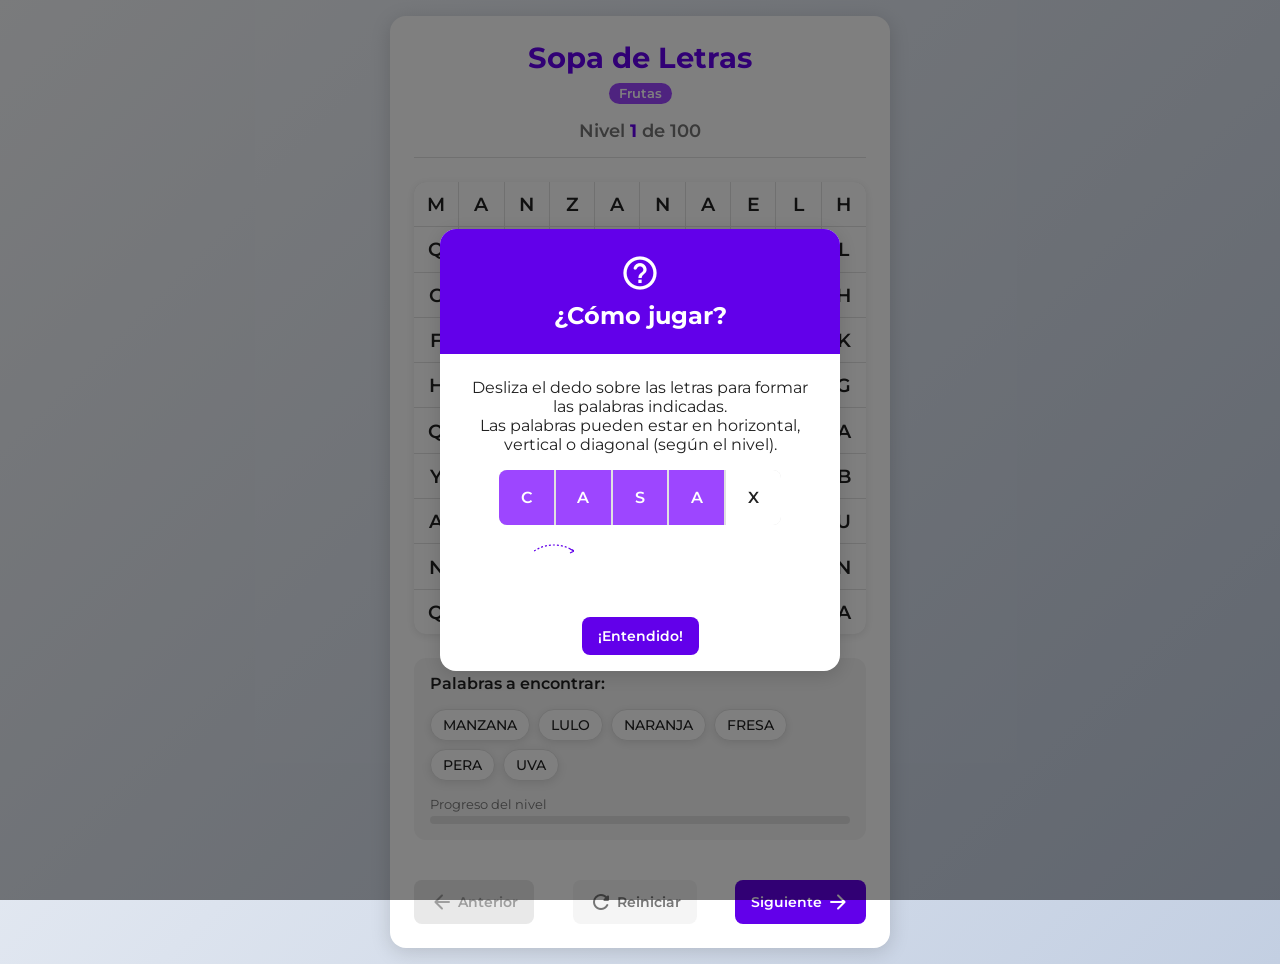
==== juego.html @ 68d92050 "Bases creadas" ====
<!DOCTYPE html>
<html lang="es">
<head>
    <meta charset="UTF-8">
    <meta name="viewport" content="width=device-width, initial-scale=1.0">
    <title>Sopa de Letras - 100 Niveles</title>
    <link rel="stylesheet" href="styles.css">
    <link rel="preconnect" href="https://fonts.googleapis.com">
    <link rel="preconnect" href="https://fonts.gstatic.com" crossorigin>
    <link href="https://fonts.googleapis.com/css2?family=Montserrat:wght@400;600;700&display=swap" rel="stylesheet">
    <link href="https://fonts.googleapis.com/icon?family=Material+Icons+Round" rel="stylesheet">
</head>
<body>
    <div class="game-wrapper">
        <div class="container">
            <header>
                <h1 id="game-title">Sopa de Letras</h1>
                <div class="theme-badge" id="level-theme">Frutas</div>
                <div class="level-info">
                    <span>Nivel </span><span id="current-level">1</span><span> de 100</span>
                </div>
            </header>
            
            <div class="game-container">
                <div class="word-search-wrapper">
                    <div id="word-search-grid" class="word-search-grid"></div>
                    <div class="selection-line" id="selection-line"></div>
                </div>
                
                <div class="words-to-find">
                    <h3>Palabras a encontrar:</h3>
                    <ul id="word-list"></ul>
                    <div class="progress-container">
                        <div class="progress-label">Progreso del nivel</div>
                        <div class="progress-bar">
                            <div class="progress-fill" id="level-progress"></div>
                        </div>
                    </div>
                </div>
            </div>
            
            <div class="controls">
                <button id="prev-level" class="btn btn-secondary">
                    <span class="material-icons-round">arrow_back</span>
                    <span>Anterior</span>
                </button>
                <button id="restart-level" class="btn btn-secondary">
                    <span class="material-icons-round">refresh</span>
                    <span>Reiniciar</span>
                </button>
                <button id="next-level" class="btn btn-primary">
                    <span>Siguiente</span>
                    <span class="material-icons-round">arrow_forward</span>
                </button>
            </div>
        </div>
    </div>
    
    <!-- Modal de victoria -->
    <div class="modal" id="victory-modal">
        <div class="modal-content">
            <div class="modal-header">
                <span class="material-icons-round success-icon">emoji_events</span>
                <h2>¡Nivel Completado!</h2>
            </div>
            <div class="modal-body">
                <p>Has encontrado todas las palabras del nivel <span id="completed-level">1</span>.</p>
                <div class="stars-container">
                    <span class="material-icons-round star">star</span>
                    <span class="material-icons-round star">star</span>
                    <span class="material-icons-round star">star</span>
                </div>
            </div>
            <div class="modal-footer">
                <button id="next-level-modal" class="btn btn-primary">
                    <span>Siguiente Nivel</span>
                    <span class="material-icons-round">arrow_forward</span>
                </button>
            </div>
        </div>
    </div>
    
    <!-- Tutorial para el primer nivel -->
    <div class="modal" id="tutorial-modal">
        <div class="modal-content">
            <div class="modal-header">
                <span class="material-icons-round">help_outline</span>
                <h2>¿Cómo jugar?</h2>
            </div>
            <div class="modal-body">
                <p>Desliza el dedo sobre las letras para formar las palabras indicadas.</p>
                <p>Las palabras pueden estar en horizontal, vertical o diagonal (según el nivel).</p>
                <div class="tutorial-image">
                    <div class="tutorial-grid">
                        <div class="tutorial-cell">C</div>
                        <div class="tutorial-cell">A</div>
                        <div class="tutorial-cell">S</div>
                        <div class="tutorial-cell">A</div>
                        <div class="tutorial-cell">X</div>
                    </div>
                    <div class="tutorial-arrow"></div>
                </div>
            </div>
            <div class="modal-footer">
                <button id="start-game" class="btn btn-primary">¡Entendido!</button>
            </div>
        </div>
    </div>
    
    <script src="script.js"></script>
</body>
</html>
---- styles.css ----
/* Variables */
:root {
    --primary-color: #6200ea;
    --primary-light: #9d46ff;
    --primary-dark: #0a00b6;
    --secondary-color: #4a148c;
    --accent-color: #ff6d00;
    --success-color: #00c853;
    --error-color: #d50000;
    --text-primary: #212121;
    --text-secondary: #757575;
    --text-light: #ffffff;
    --bg-light: #f5f5f5;
    --bg-card: #ffffff;
    --border-color: #e0e0e0;
    --shadow-light: 0 2px 10px rgba(0, 0, 0, 0.1);
    --shadow-medium: 0 4px 20px rgba(0, 0, 0, 0.15);
    --border-radius-sm: 8px;
    --border-radius-md: 12px;
    --border-radius-lg: 16px;
    --spacing-xs: 4px;
    --spacing-sm: 8px;
    --spacing-md: 16px;
    --spacing-lg: 24px;
    --spacing-xl: 32px;
    --font-family: 'Montserrat', sans-serif;
    --transition-fast: 0.2s;
    --transition-normal: 0.3s;
}

/* Estilos generales */
* {
    margin: 0;
    padding: 0;
    box-sizing: border-box;
    font-family: var(--font-family);
}

body {
    background: linear-gradient(135deg, #f5f7fa 0%, #c3cfe2 100%);
    min-height: 100vh;
    display: flex;
    justify-content: center;
    align-items: center;
    padding: var(--spacing-md);
    transition: background 0.5s ease;
    color: var(--text-primary);
}

.game-wrapper {
    width: 100%;
    max-width: 500px;
}

.container {
    width: 100%;
    background-color: var(--bg-card);
    border-radius: var(--border-radius-lg);
    box-shadow: var(--shadow-medium);
    padding: var(--spacing-lg);
    display: flex;
    flex-direction: column;
    gap: var(--spacing-lg);
    position: relative;
    overflow: hidden;
}

/* Header */
header {
    text-align: center;
    padding-bottom: var(--spacing-md);
    border-bottom: 1px solid var(--border-color);
    position: relative;
}

h1 {
    color: var(--primary-color);
    font-size: 1.8rem;
    margin-bottom: var(--spacing-sm);
    font-weight: 700;
}

.theme-badge {
    display: inline-block;
    background-color: var(--primary-light);
    color: var(--text-light);
    font-size: 0.8rem;
    padding: 3px 10px;
    border-radius: 20px;
    margin-bottom: var(--spacing-md);
    font-weight: 600;
}

.level-info {
    font-size: 1.1rem;
    color: var(--text-secondary);
    font-weight: 600;
}

.level-info span:nth-child(2) {
    color: var(--primary-color);
    font-weight: 700;
}

/* Contenedor del juego */
.game-container {
    display: flex;
    flex-direction: column;
    gap: var(--spacing-lg);
}

.word-search-wrapper {
    position: relative;
    width: 100%;
    aspect-ratio: 1;
}

.word-search-grid {
    display: grid;
    gap: 1px;
    width: 100%;
    height: 100%;
    user-select: none;
    touch-action: none;
    background-color: var(--border-color);
    border-radius: var(--border-radius-md);
    overflow: hidden;
    box-shadow: var(--shadow-light);
}

.cell {
    background-color: var(--bg-card);
    display: flex;
    justify-content: center;
    align-items: center;
    font-weight: 600;
    font-size: clamp(0.8rem, 3vw, 1.2rem);
    cursor: pointer;
    transition: all var(--transition-fast);
    position: relative;
    z-index: 1;
}

.cell.selected {
    background-color: var(--primary-light);
    color: var(--text-light);
    transform: scale(0.95);
    z-index: 2;
}

.cell.found {
    background-color: var(--success-color);
    color: var(--text-light);
}

/* Línea de selección */
.selection-line {
    position: absolute;
    height: 6px;
    background-color: var(--primary-color);
    border-radius: 3px;
    transform-origin: left center;
    opacity: 0;
    pointer-events: none;
    z-index: 5;
    box-shadow: 0 0 10px rgba(98, 0, 234, 0.5);
}

/* Lista de palabras */
.words-to-find {
    padding: var(--spacing-md);
    background-color: var(--bg-light);
    border-radius: var(--border-radius-md);
}

.words-to-find h3 {
    margin-bottom: var(--spacing-md);
    color: var(--text-primary);
    font-size: 1rem;
    font-weight: 600;
}

.words-to-find ul {
    list-style-type: none;
    display: flex;
    flex-wrap: wrap;
    gap: var(--spacing-sm);
    margin-bottom: var(--spacing-md);
}

.words-to-find li {
    padding: 6px 12px;
    background-color: var(--bg-card);
    border-radius: 20px;
    font-size: 0.9rem;
    transition: all var(--transition-normal);
    box-shadow: var(--shadow-light);
    border: 1px solid var(--border-color);
    font-weight: 500;
}

.words-to-find li.found {
    background-color: var(--success-color);
    color: var(--text-light);
    text-decoration: line-through;
    transform: scale(0.95);
    opacity: 0.8;
    border-color: transparent;
}

/* Barra de progreso */
.progress-container {
    margin-top: var(--spacing-md);
}

.progress-label {
    font-size: 0.8rem;
    margin-bottom: var(--spacing-xs);
    color: var(--text-secondary);
}

.progress-bar {
    height: 8px;
    background-color: var(--border-color);
    border-radius: 4px;
    overflow: hidden;
}

.progress-fill {
    height: 100%;
    background-color: var(--primary-color);
    width: 0%;
    transition: width var(--transition-normal);
}

/* Controles */
.controls {
    display: flex;
    justify-content: space-between;
    margin-top: var(--spacing-md);
}

.btn {
    padding: 10px 16px;
    border: none;
    border-radius: var(--border-radius-sm);
    cursor: pointer;
    font-weight: 600;
    transition: all var(--transition-fast);
    display: flex;
    align-items: center;
    gap: var(--spacing-xs);
    font-size: 0.9rem;
}

.btn-primary {
    background-color: var(--primary-color);
    color: var(--text-light);
}

.btn-primary:hover:not(:disabled) {
    background-color: var(--primary-dark);
    box-shadow: 0 2px 8px rgba(98, 0, 234, 0.3);
}

.btn-secondary {
    background-color: var(--bg-light);
    color: var(--text-secondary);
}

.btn-secondary:hover:not(:disabled) {
    background-color: var(--border-color);
    color: var(--text-primary);
}

.btn:disabled {
    background-color: var(--border-color);
    color: var(--text-secondary);
    cursor: not-allowed;
    opacity: 0.7;
}

.material-icons-round {
    font-size: 1.2rem;
}

/* Modal */
.modal {
    position: fixed;
    top: 0;
    left: 0;
    width: 100%;
    height: 100%;
    background-color: rgba(0, 0, 0, 0.5);
    display: flex;
    justify-content: center;
    align-items: center;
    z-index: 100;
    opacity: 0;
    pointer-events: none;
    transition: opacity var(--transition-normal);
}

.modal.active {
    opacity: 1;
    pointer-events: all;
}

.modal-content {
    background-color: var(--bg-card);
    border-radius: var(--border-radius-lg);
    width: 90%;
    max-width: 400px;
    box-shadow: var(--shadow-medium);
    overflow: hidden;
    transform: scale(0.9);
    transition: transform var(--transition-normal);
}

.modal.active .modal-content {
    transform: scale(1);
}

.modal-header {
    padding: var(--spacing-lg);
    background-color: var(--primary-color);
    color: var(--text-light);
    display: flex;
    flex-direction: column;
    align-items: center;
    gap: var(--spacing-sm);
}

.modal-header .material-icons-round {
    font-size: 2.5rem;
}

.success-icon {
    color: var(--accent-color);
}

.modal-body {
    padding: var(--spacing-lg);
    text-align: center;
}

.stars-container {
    margin: var(--spacing-lg) 0;
    display: flex;
    justify-content: center;
    gap: var(--spacing-md);
}

.star {
    font-size: 2.5rem;
    color: var(--accent-color);
    animation: star-pulse 1.5s infinite alternate;
}

.star:nth-child(2) {
    animation-delay: 0.3s;
}

.star:nth-child(3) {
    animation-delay: 0.6s;
}

@keyframes star-pulse {
    0% {
        transform: scale(0.8);
        opacity: 0.7;
    }
    100% {
        transform: scale(1.1);
        opacity: 1;
    }
}

.modal-footer {
    padding: var(--spacing-md);
    display: flex;
    justify-content: center;
}

/* Tutorial */
.tutorial-image {
    margin: var(--spacing-md) 0;
    position: relative;
    display: flex;
    flex-direction: column;
    align-items: center;
}

.tutorial-grid {
    display: grid;
    grid-template-columns: repeat(5, 1fr);
    gap: 2px;
    width: 80%;
    background-color: var(--border-color);
    border-radius: var(--border-radius-sm);
    overflow: hidden;
}

.tutorial-cell {
    background-color: var(--bg-card);
    aspect-ratio: 1;
    display: flex;
    justify-content: center;
    align-items: center;
    font-weight: 600;
}

.tutorial-cell:nth-child(1),
.tutorial-cell:nth-child(2),
.tutorial-cell:nth-child(3),
.tutorial-cell:nth-child(4) {
    background-color: var(--primary-light);
    color: var(--text-light);
}

.tutorial-arrow {
    margin-top: var(--spacing-md);
    width: 60%;
    height: 20px;
    background-image: url('data:image/svg+xml;utf8,<svg xmlns="http://www.w3.org/2000/svg" viewBox="0 0 100 50"><path d="M0,25 C30,5 70,5 100,25" stroke="%236200ea" stroke-width="3" fill="none" stroke-dasharray="5,5"/><path d="M90,20 L100,25 L90,30" stroke="%236200ea" stroke-width="3" fill="none"/></svg>');
    background-repeat: no-repeat;
    background-size: contain;
}

/* Fondos de niveles */
.level-bg-1 { background: linear-gradient(135deg, #f5f7fa 0%, #c3cfe2 100%); }
.level-bg-2 { background: linear-gradient(135deg, #e0c3fc 0%, #8ec5fc 100%); }
.level-bg-3 { background: linear-gradient(135deg, #f093fb 0%, #f5576c 100%); }
.level-bg-4 { background: linear-gradient(135deg, #4facfe 0%, #00f2fe 100%); }
.level-bg-5 { background: linear-gradient(135deg, #43e97b 0%, #38f9d7 100%); }
.level-bg-6 { background: linear-gradient(135deg, #fa709a 0%, #fee140 100%); }
.level-bg-7 { background: linear-gradient(135deg, #667eea 0%, #764ba2 100%); }
.level-bg-8 { background: linear-gradient(135deg, #ff9a9e 0%, #fad0c4 100%); }
.level-bg-9 { background: linear-gradient(135deg, #a18cd1 0%, #fbc2eb 100%); }
.level-bg-10 { background: linear-gradient(135deg, #ffecd2 0%, #fcb69f 100%); }
.level-bg-11 { background: linear-gradient(135deg, #84fab0 0%, #8fd3f4 100%); }
.level-bg-12 { background: linear-gradient(135deg, #a6c0fe 0%, #f68084 100%); }
.level-bg-13 { background: linear-gradient(135deg, #fccb90 0%, #d57eeb 100%); }
.level-bg-14 { background: linear-gradient(135deg, #c1dfc4 0%, #deecdd 100%); }
.level-bg-15 { background: linear-gradient(135deg, #0ba360 0%, #3cba92 100%); }
.level-bg-16 { background: linear-gradient(135deg, #00c6fb 0%, #005bea 100%); }
.level-bg-17 { background: linear-gradient(135deg, #74ebd5 0%, #9face6 100%); }
.level-bg-18 { background: linear-gradient(135deg, #6a11cb 0%, #2575fc 100%); }
.level-bg-19 { background: linear-gradient(135deg, #ff758c 0%, #ff7eb3 100%); }
.level-bg-20 { background: linear-gradient(135deg, #868f96 0%, #596164 100%); }

/* Media queries para responsividad */
@media (max-width: 480px) {
    :root {
        --spacing-lg: 16px;
        --spacing-md: 12px;
    }
    
    .container {
        padding: var(--spacing-md);
    }
    
    h1 {
        font-size: 1.6rem;
    }
    
    .btn {
        padding: 8px 12px;
        font-size: 0.8rem;
    }
    
    .material-icons-round {
        font-size: 1rem;
    }
    
    .words-to-find li {
        font-size: 0.8rem;
        padding: 4px 10px;
    }
    
    .level-info {
        font-size: 1rem;
    }
    
    .modal-content {
        width: 95%;
    }
}

/* Animaciones */
@keyframes pulse {
    0% {
        transform: scale(1);
    }
    50% {
        transform: scale(1.05);
    }
    100% {
        transform: scale(1);
    }
}

.pulse {
    animation: pulse 0.5s;
}

@keyframes celebrate {
    0% {
        transform: scale(1);
    }
    50% {
        transform: scale(1.2);
    }
    100% {
        transform: scale(1);
    }
}

.celebrate {
    animation: celebrate 0.5s;
}

@keyframes shake {
    0%, 100% {
        transform: translateX(0);
    }
    25% {
        transform: translateX(-5px);
    }
    75% {
        transform: translateX(5px);
    }
}

/*.shake {
    animation: shake 0.3s;
}
*/

.grid {
    touch-action: none; 
}

.cell {
    user-select: none;
    position: relative;
}

.cell:hover {
    transform: scale(1.05);
}

.cell.selecting {
    background: #2196f3;
    color: white;
    transform: scale(1.1);
}
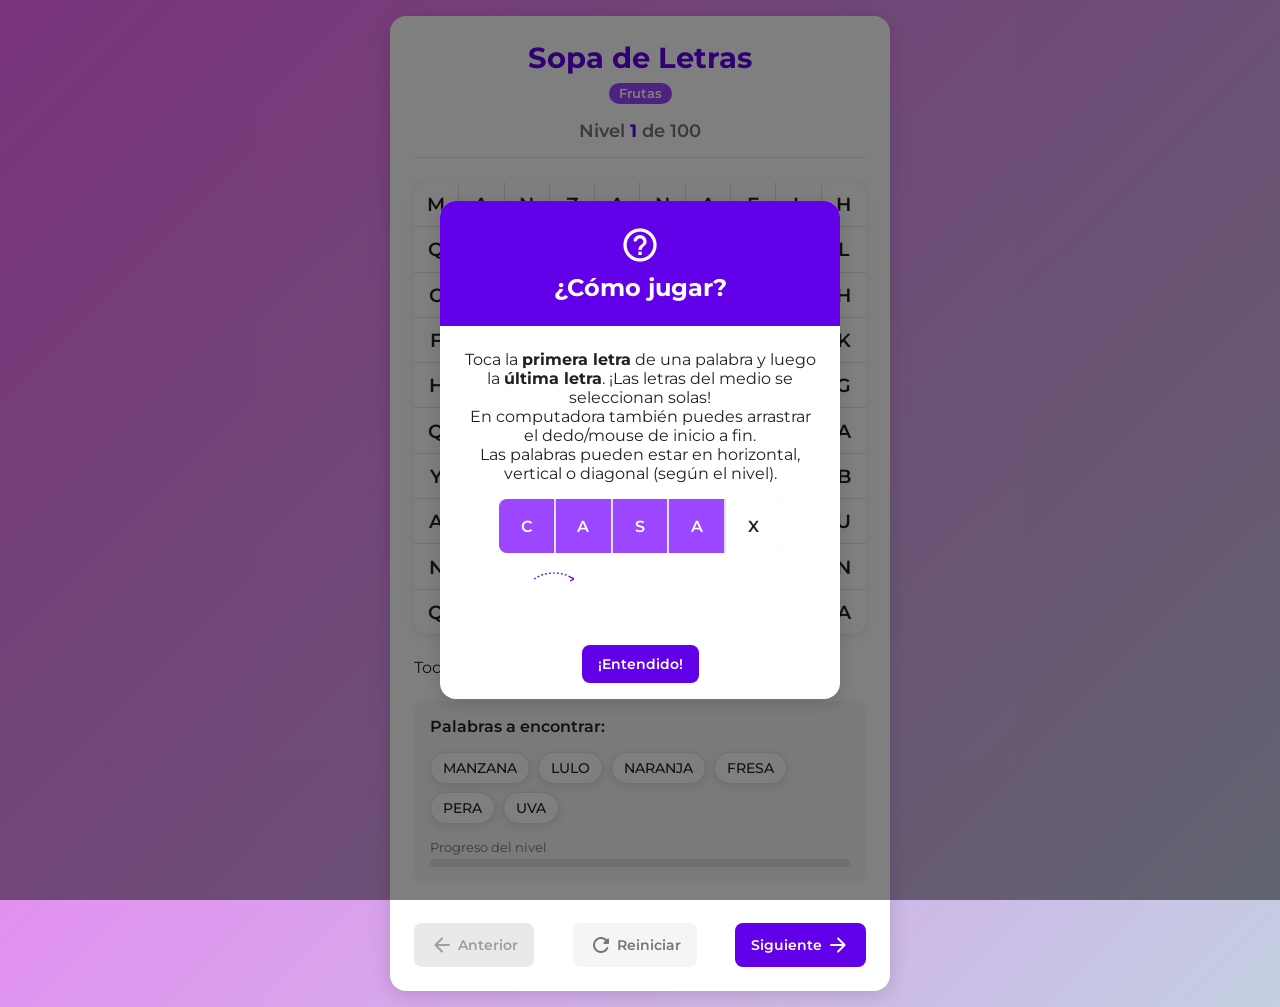
==== commit 0e911dbc: "html claude v1" ====
--- a/juego.html
+++ b/juego.html
@@ -26,6 +26,7 @@
                     <div id="word-search-grid" class="word-search-grid"></div>
                     <div class="selection-line" id="selection-line"></div>
                 </div>
+                <div class="touch-hint" id="touch-hint">Toca la primera letra de la palabra</div>
                 
                 <div class="words-to-find">
                     <h3>Palabras a encontrar:</h3>
@@ -88,7 +89,8 @@
                 <h2>¿Cómo jugar?</h2>
             </div>
             <div class="modal-body">
-                <p>Desliza el dedo sobre las letras para formar las palabras indicadas.</p>
+                <p>Toca la <strong>primera letra</strong> de una palabra y luego la <strong>última letra</strong>. ¡Las letras del medio se seleccionan solas!</p>
+                <p>En computadora también puedes arrastrar el dedo/mouse de inicio a fin.</p>
                 <p>Las palabras pueden estar en horizontal, vertical o diagonal (según el nivel).</p>
                 <div class="tutorial-image">
                     <div class="tutorial-grid">
@@ -110,3 +112,4 @@
     <script src="script.js"></script>
 </body>
 </html>
+ 
--- a/styles.css
+++ b/styles.css
@@ -428,7 +428,7 @@
 }
 
 /* Fondos de niveles */
-.level-bg-1 { background: linear-gradient(135deg, #f5f7fa 0%, #c3cfe2 100%); }
+.level-bg-1 { background: linear-gradient(135deg, #f667fa 0%, #c3cfe2 100%); }
 .level-bg-2 { background: linear-gradient(135deg, #e0c3fc 0%, #8ec5fc 100%); }
 .level-bg-3 { background: linear-gradient(135deg, #f093fb 0%, #f5576c 100%); }
 .level-bg-4 { background: linear-gradient(135deg, #4facfe 0%, #00f2fe 100%); }
@@ -448,6 +448,94 @@
 .level-bg-18 { background: linear-gradient(135deg, #6a11cb 0%, #2575fc 100%); }
 .level-bg-19 { background: linear-gradient(135deg, #ff758c 0%, #ff7eb3 100%); }
 .level-bg-20 { background: linear-gradient(135deg, #868f96 0%, #596164 100%); }
+.level-bg-21 { background: linear-gradient(135deg, #ff9a9e 0%, #fecfef 100%); }
+.level-bg-22 { background: linear-gradient(135deg, #a1c4fd 0%, #c2e9fb 100%); }
+.level-bg-23 { background: linear-gradient(135deg, #fddb92 0%, #d1fdff 100%); }
+.level-bg-24 { background: linear-gradient(135deg, #fbc2eb 0%, #a6c1ee 100%); }
+.level-bg-25 { background: linear-gradient(135deg, #ffecd2 0%, #fcb69f 100%); }
+.level-bg-26 { background: linear-gradient(135deg, #84fab0 0%, #8fd3f4 100%); }
+.level-bg-27 { background: linear-gradient(135deg, #ff8177 0%, #ff867a 100%); }
+.level-bg-28 { background: linear-gradient(135deg, #cfd9df 0%, #e2ebf0 100%); }
+.level-bg-29 { background: linear-gradient(135deg, #a1ffce 0%, #faffd1 100%); }
+.level-bg-30 { background: linear-gradient(135deg, #f6d365 0%, #fda085 100%); }
+
+.level-bg-31 { background: linear-gradient(135deg, #ff6a00 0%, #ee0979 100%); }
+.level-bg-32 { background: linear-gradient(135deg, #5ee7df 0%, #b490ca 100%); }
+.level-bg-33 { background: linear-gradient(135deg, #89f7fe 0%, #66a6ff 100%); }
+.level-bg-34 { background: linear-gradient(135deg, #fbc7d4 0%, #9796f0 100%); }
+.level-bg-35 { background: linear-gradient(135deg, #92fe9d 0%, #00c9ff 100%); }
+.level-bg-36 { background: linear-gradient(135deg, #fddb92 0%, #d1fdff 100%); }
+.level-bg-37 { background: linear-gradient(135deg, #f6d365 0%, #fda085 100%); }
+.level-bg-38 { background: linear-gradient(135deg, #84fab0 0%, #8fd3f4 100%); }
+.level-bg-39 { background: linear-gradient(135deg, #fccb90 0%, #d57eeb 100%); }
+.level-bg-40 { background: linear-gradient(135deg, #74ebd5 0%, #9face6 100%); }
+
+.level-bg-41 { background: linear-gradient(135deg, #667eea 0%, #764ba2 100%); }
+.level-bg-42 { background: linear-gradient(135deg, #ff758c 0%, #ff7eb3 100%); }
+.level-bg-43 { background: linear-gradient(135deg, #00c6fb 0%, #005bea 100%); }
+.level-bg-44 { background: linear-gradient(135deg, #f7971e 0%, #ffd200 100%); }
+.level-bg-45 { background: linear-gradient(135deg, #43e97b 0%, #38f9d7 100%); }
+.level-bg-46 { background: linear-gradient(135deg, #fa709a 0%, #fee140 100%); }
+.level-bg-47 { background: linear-gradient(135deg, #4facfe 0%, #00f2fe 100%); }
+.level-bg-48 { background: linear-gradient(135deg, #a18cd1 0%, #fbc2eb 100%); }
+.level-bg-49 { background: linear-gradient(135deg, #ff9a9e 0%, #fad0c4 100%); }
+.level-bg-50 { background: linear-gradient(135deg, #0ba360 0%, #3cba92 100%); }
+
+.level-bg-51 { background: linear-gradient(135deg, #a1c4fd 0%, #c2e9fb 100%); }
+.level-bg-52 { background: linear-gradient(135deg, #c1dfc4 0%, #deecdd 100%); }
+.level-bg-53 { background: linear-gradient(135deg, #ffecd2 0%, #fcb69f 100%); }
+.level-bg-54 { background: linear-gradient(135deg, #84fab0 0%, #8fd3f4 100%); }
+.level-bg-55 { background: linear-gradient(135deg, #fccb90 0%, #d57eeb 100%); }
+.level-bg-56 { background: linear-gradient(135deg, #f6d365 0%, #fda085 100%); }
+.level-bg-57 { background: linear-gradient(135deg, #667eea 0%, #764ba2 100%); }
+.level-bg-58 { background: linear-gradient(135deg, #ff9a9e 0%, #fecfef 100%); }
+.level-bg-59 { background: linear-gradient(135deg, #a1ffce 0%, #faffd1 100%); }
+.level-bg-60 { background: linear-gradient(135deg, #74ebd5 0%, #9face6 100%); }
+
+.level-bg-61 { background: linear-gradient(135deg, #ff8177 0%, #ff867a 100%); }
+.level-bg-62 { background: linear-gradient(135deg, #43e97b 0%, #38f9d7 100%); }
+.level-bg-63 { background: linear-gradient(135deg, #00c6fb 0%, #005bea 100%); }
+.level-bg-64 { background: linear-gradient(135deg, #ffecd2 0%, #fcb69f 100%); }
+.level-bg-65 { background: linear-gradient(135deg, #6a11cb 0%, #2575fc 100%); }
+.level-bg-66 { background: linear-gradient(135deg, #f7971e 0%, #ffd200 100%); }
+.level-bg-67 { background: linear-gradient(135deg, #fbc2eb 0%, #a6c1ee 100%); }
+.level-bg-68 { background: linear-gradient(135deg, #f093fb 0%, #f5576c 100%); }
+.level-bg-69 { background: linear-gradient(135deg, #a6c0fe 0%, #f68084 100%); }
+.level-bg-70 { background: linear-gradient(135deg, #ff758c 0%, #ff7eb3 100%); }
+
+.level-bg-71 { background: linear-gradient(135deg, #fddb92 0%, #d1fdff 100%); }
+.level-bg-72 { background: linear-gradient(135deg, #4facfe 0%, #00f2fe 100%); }
+.level-bg-73 { background: linear-gradient(135deg, #c1dfc4 0%, #deecdd 100%); }
+.level-bg-74 { background: linear-gradient(135deg, #0ba360 0%, #3cba92 100%); }
+.level-bg-75 { background: linear-gradient(135deg, #84fab0 0%, #8fd3f4 100%); }
+.level-bg-76 { background: linear-gradient(135deg, #f6d365 0%, #fda085 100%); }
+.level-bg-77 { background: linear-gradient(135deg, #667eea 0%, #764ba2 100%); }
+.level-bg-78 { background: linear-gradient(135deg, #ff9a9e 0%, #fad0c4 100%); }
+.level-bg-79 { background: linear-gradient(135deg, #a1c4fd 0%, #c2e9fb 100%); }
+.level-bg-80 { background: linear-gradient(135deg, #fbc2eb 0%, #a6c1ee 100%); }
+
+.level-bg-81 { background: linear-gradient(135deg, #6a11cb 0%, #2575fc 100%); }
+.level-bg-82 { background: linear-gradient(135deg, #f7971e 0%, #ffd200 100%); }
+.level-bg-83 { background: linear-gradient(135deg, #00c6fb 0%, #005bea 100%); }
+.level-bg-84 { background: linear-gradient(135deg, #43e97b 0%, #38f9d7 100%); }
+.level-bg-85 { background: linear-gradient(135deg, #ffecd2 0%, #fcb69f 100%); }
+.level-bg-86 { background: linear-gradient(135deg, #a18cd1 0%, #fbc2eb 100%); }
+.level-bg-87 { background: linear-gradient(135deg, #ff8177 0%, #ff867a 100%); }
+.level-bg-88 { background: linear-gradient(135deg, #a1ffce 0%, #faffd1 100%); }
+.level-bg-89 { background: linear-gradient(135deg, #f6d365 0%, #fda085 100%); }
+.level-bg-90 { background: linear-gradient(135deg, #74ebd5 0%, #9face6 100%); }
+
+.level-bg-91 { background: linear-gradient(135deg, #667eea 0%, #764ba2 100%); }
+.level-bg-92 { background: linear-gradient(135deg, #ff758c 0%, #ff7eb3 100%); }
+.level-bg-93 { background: linear-gradient(135deg, #00c6fb 0%, #005bea 100%); }
+.level-bg-94 { background: linear-gradient(135deg, #43e97b 0%, #38f9d7 100%); }
+.level-bg-95 { background: linear-gradient(135deg, #fa709a 0%, #fee140 100%); }
+.level-bg-96 { background: linear-gradient(135deg, #fbc2eb 0%, #a6c1ee 100%); }
+.level-bg-97 { background: linear-gradient(135deg, #a1c4fd 0%, #c2e9fb 100%); }
+.level-bg-98 { background: linear-gradient(135deg, #f093fb 0%, #f5576c 100%); }
+.level-bg-99 { background: linear-gradient(135deg, #84fab0 0%, #8fd3f4 100%); }
+.level-bg-100 { background: linear-gradient(135deg, #fddb92 0%, #d1fdff 100%); }
+
 
 /* Media queries para responsividad */
 @media (max-width: 480px) {
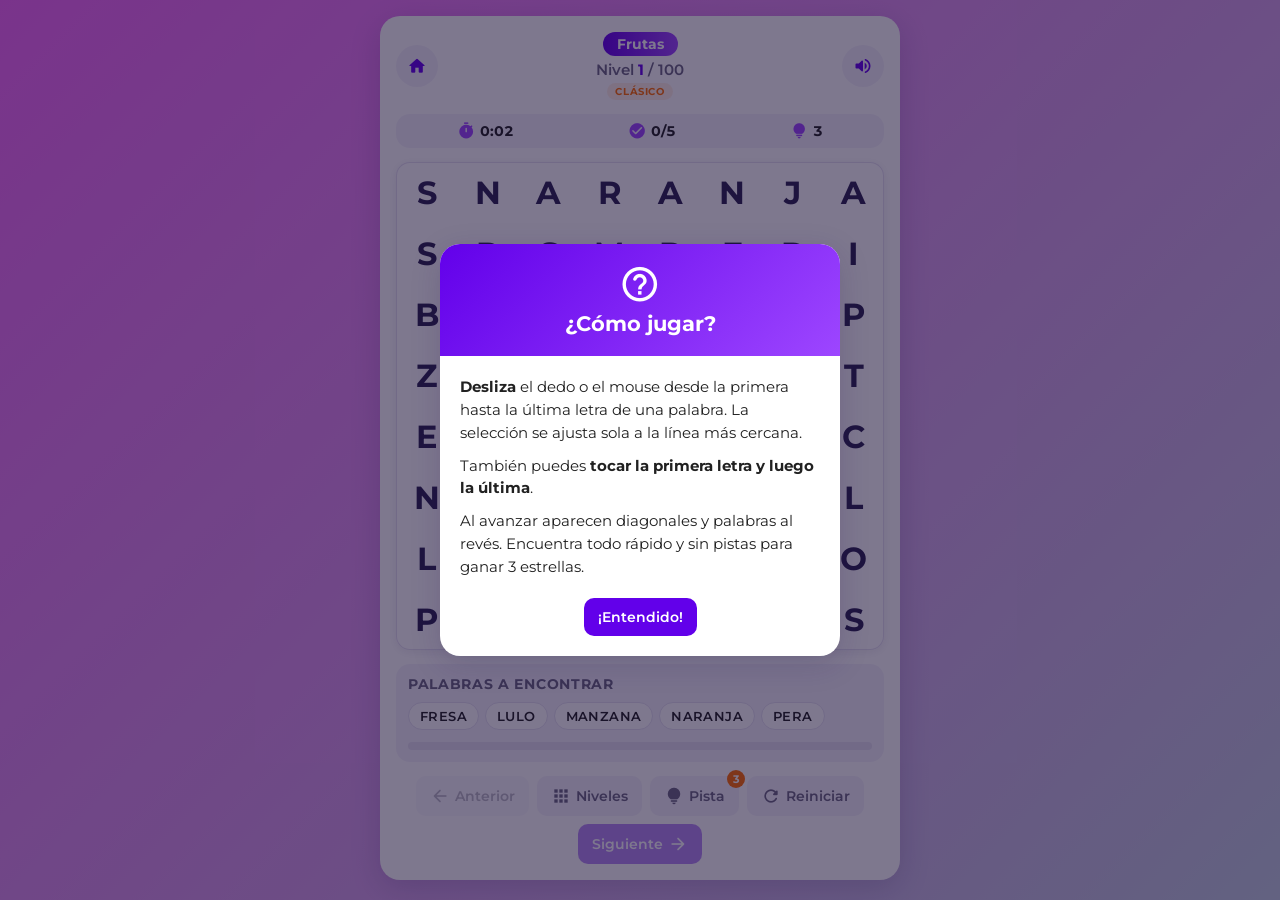
==== commit bcda2c54: "Mejora total del juego con Claude Code" ====
--- a/juego.html
+++ b/juego.html
@@ -2,86 +2,114 @@
 <html lang="es">
 <head>
     <meta charset="UTF-8">
-    <meta name="viewport" content="width=device-width, initial-scale=1.0">
+    <meta name="viewport" content="width=device-width, initial-scale=1.0, viewport-fit=cover">
     <title>Sopa de Letras - 100 Niveles</title>
-    <link rel="stylesheet" href="styles.css">
     <link rel="preconnect" href="https://fonts.googleapis.com">
     <link rel="preconnect" href="https://fonts.gstatic.com" crossorigin>
     <link href="https://fonts.googleapis.com/css2?family=Montserrat:wght@400;600;700&display=swap" rel="stylesheet">
     <link href="https://fonts.googleapis.com/icon?family=Material+Icons+Round" rel="stylesheet">
+    <link rel="stylesheet" href="styles.css">
 </head>
 <body>
     <div class="game-wrapper">
         <div class="container">
-            <header>
-                <h1 id="game-title">Sopa de Letras</h1>
-                <div class="theme-badge" id="level-theme">Frutas</div>
-                <div class="level-info">
-                    <span>Nivel </span><span id="current-level">1</span><span> de 100</span>
+            <header class="topbar">
+                <a class="icon-btn" id="home-btn" href="index.html" aria-label="Menú principal">
+                    <span class="material-icons-round">home</span>
+                </a>
+                <div class="title-block">
+                    <div class="theme-badge" id="level-theme">Frutas</div>
+                    <div class="level-info">Nivel <span id="current-level">1</span> / 100</div>
+                    <div class="mode-label" id="mode-label">Clásico</div>
                 </div>
+                <button class="icon-btn" id="sound-btn" aria-label="Sonido">
+                    <span class="material-icons-round">volume_up</span>
+                </button>
             </header>
-            
-            <div class="game-container">
-                <div class="word-search-wrapper">
-                    <div id="word-search-grid" class="word-search-grid"></div>
-                    <div class="selection-line" id="selection-line"></div>
-                </div>
-                <div class="touch-hint" id="touch-hint">Toca la primera letra de la palabra</div>
-                
-                <div class="words-to-find">
-                    <h3>Palabras a encontrar:</h3>
-                    <ul id="word-list"></ul>
-                    <div class="progress-container">
-                        <div class="progress-label">Progreso del nivel</div>
-                        <div class="progress-bar">
-                            <div class="progress-fill" id="level-progress"></div>
-                        </div>
-                    </div>
-                </div>
+
+            <div class="stats-bar">
+                <div class="stat"><span class="material-icons-round">timer</span><span id="timer">0:00</span></div>
+                <div class="stat"><span class="material-icons-round">check_circle</span><span id="found-count">0/0</span></div>
+                <div class="stat"><span class="material-icons-round">lightbulb</span><span id="hint-stat">3</span></div>
             </div>
-            
+
+            <div class="board" id="board">
+                <svg class="board-svg" id="board-svg" xmlns="http://www.w3.org/2000/svg"></svg>
+                <div class="grid" id="grid"></div>
+                <div class="selection-preview" id="selection-preview"></div>
+            </div>
+
+            <div class="words-to-find">
+                <h3>Palabras a encontrar</h3>
+                <ul id="word-list"></ul>
+                <div class="progress-bar"><div class="progress-fill" id="level-progress"></div></div>
+            </div>
+
             <div class="controls">
-                <button id="prev-level" class="btn btn-secondary">
-                    <span class="material-icons-round">arrow_back</span>
-                    <span>Anterior</span>
+                <button id="prev-level" class="btn btn-secondary" aria-label="Nivel anterior">
+                    <span class="material-icons-round">arrow_back</span><span class="btn-label">Anterior</span>
                 </button>
-                <button id="restart-level" class="btn btn-secondary">
-                    <span class="material-icons-round">refresh</span>
-                    <span>Reiniciar</span>
+                <button id="levels-btn" class="btn btn-secondary" aria-label="Elegir nivel">
+                    <span class="material-icons-round">apps</span><span class="btn-label">Niveles</span>
                 </button>
-                <button id="next-level" class="btn btn-primary">
-                    <span>Siguiente</span>
-                    <span class="material-icons-round">arrow_forward</span>
+                <button id="hint-btn" class="btn btn-secondary" aria-label="Pista">
+                    <span class="material-icons-round">lightbulb</span><span class="btn-label">Pista</span>
+                    <span class="badge" id="hint-badge">3</span>
+                </button>
+                <button id="restart-level" class="btn btn-secondary" aria-label="Reiniciar">
+                    <span class="material-icons-round">refresh</span><span class="btn-label" id="restart-label">Reiniciar</span>
+                </button>
+                <button id="next-level" class="btn btn-primary" aria-label="Nivel siguiente">
+                    <span class="btn-label">Siguiente</span><span class="material-icons-round">arrow_forward</span>
                 </button>
             </div>
         </div>
     </div>
-    
-    <!-- Modal de victoria -->
+
+    <div class="toast" id="toast"></div>
+
+    <!-- Victoria -->
     <div class="modal" id="victory-modal">
         <div class="modal-content">
             <div class="modal-header">
-                <span class="material-icons-round success-icon">emoji_events</span>
-                <h2>¡Nivel Completado!</h2>
+                <span class="material-icons-round">emoji_events</span>
+                <h2 id="victory-title">¡Nivel completado!</h2>
             </div>
             <div class="modal-body">
-                <p>Has encontrado todas las palabras del nivel <span id="completed-level">1</span>.</p>
                 <div class="stars-container">
                     <span class="material-icons-round star">star</span>
                     <span class="material-icons-round star">star</span>
                     <span class="material-icons-round star">star</span>
                 </div>
+                <p id="victory-text"></p>
+                <div class="victory-stats" id="victory-stats"></div>
             </div>
             <div class="modal-footer">
+                <button id="replay-modal" class="btn btn-secondary">
+                    <span class="material-icons-round">replay</span><span>Repetir</span>
+                </button>
                 <button id="next-level-modal" class="btn btn-primary">
-                    <span>Siguiente Nivel</span>
-                    <span class="material-icons-round">arrow_forward</span>
+                    <span>Siguiente nivel</span><span class="material-icons-round">arrow_forward</span>
                 </button>
             </div>
         </div>
     </div>
-    
-    <!-- Tutorial para el primer nivel -->
+
+    <!-- Selector de niveles -->
+    <div class="modal" id="levels-modal">
+        <div class="modal-content">
+            <div class="modal-header">
+                <span class="material-icons-round">apps</span>
+                <h2>Elige un nivel</h2>
+            </div>
+            <div class="modal-body"><div class="level-grid" id="level-grid"></div></div>
+            <div class="modal-footer">
+                <button id="close-levels" class="btn btn-secondary">Cerrar</button>
+            </div>
+        </div>
+    </div>
+
+    <!-- Tutorial -->
     <div class="modal" id="tutorial-modal">
         <div class="modal-content">
             <div class="modal-header">
@@ -89,27 +117,19 @@
                 <h2>¿Cómo jugar?</h2>
             </div>
             <div class="modal-body">
-                <p>Toca la <strong>primera letra</strong> de una palabra y luego la <strong>última letra</strong>. ¡Las letras del medio se seleccionan solas!</p>
-                <p>En computadora también puedes arrastrar el dedo/mouse de inicio a fin.</p>
-                <p>Las palabras pueden estar en horizontal, vertical o diagonal (según el nivel).</p>
-                <div class="tutorial-image">
-                    <div class="tutorial-grid">
-                        <div class="tutorial-cell">C</div>
-                        <div class="tutorial-cell">A</div>
-                        <div class="tutorial-cell">S</div>
-                        <div class="tutorial-cell">A</div>
-                        <div class="tutorial-cell">X</div>
-                    </div>
-                    <div class="tutorial-arrow"></div>
-                </div>
+                <p><strong>Desliza</strong> el dedo o el mouse desde la primera hasta la última letra de una palabra. La selección se ajusta sola a la línea más cercana.</p>
+                <p>También puedes <strong>tocar la primera letra y luego la última</strong>.</p>
+                <p>Al avanzar aparecen diagonales y palabras al revés. Encuentra todo rápido y sin pistas para ganar 3 estrellas.</p>
             </div>
             <div class="modal-footer">
                 <button id="start-game" class="btn btn-primary">¡Entendido!</button>
             </div>
         </div>
     </div>
-    
+
+    <script src="levels-data.js"></script>
+    <script src="generator.js"></script>
+    <script src="levels-fixed.js"></script>
     <script src="script.js"></script>
 </body>
 </html>
- 
--- a/styles.css
+++ b/styles.css
@@ -1,4 +1,6 @@
-/* Variables */
+/* =============================================
+   VARIABLES
+   ============================================= */
 :root {
     --primary-color: #6200ea;
     --primary-light: #9d46ff;
@@ -7,427 +9,658 @@
     --accent-color: #ff6d00;
     --success-color: #00c853;
     --error-color: #d50000;
+    --gold: #ffb300;
     --text-primary: #212121;
-    --text-secondary: #757575;
+    --text-secondary: #6b6780;
     --text-light: #ffffff;
-    --bg-light: #f5f5f5;
+    --bg-light: #f4f2fb;
     --bg-card: #ffffff;
-    --border-color: #e0e0e0;
-    --shadow-light: 0 2px 10px rgba(0, 0, 0, 0.1);
-    --shadow-medium: 0 4px 20px rgba(0, 0, 0, 0.15);
-    --border-radius-sm: 8px;
-    --border-radius-md: 12px;
-    --border-radius-lg: 16px;
-    --spacing-xs: 4px;
-    --spacing-sm: 8px;
-    --spacing-md: 16px;
-    --spacing-lg: 24px;
-    --spacing-xl: 32px;
-    --font-family: 'Montserrat', sans-serif;
-    --transition-fast: 0.2s;
-    --transition-normal: 0.3s;
-}
-
-/* Estilos generales */
-* {
-    margin: 0;
-    padding: 0;
-    box-sizing: border-box;
+    --border-color: #e4e0f0;
+    --shadow-light: 0 2px 10px rgba(40, 20, 90, 0.08);
+    --shadow-medium: 0 8px 30px rgba(40, 20, 90, 0.18);
+    --radius-sm: 10px;
+    --radius-md: 14px;
+    --radius-lg: 20px;
+    --font-family: 'Montserrat', system-ui, sans-serif;
+}
+
+/* =============================================
+   BASE
+   ============================================= */
+* { margin: 0; padding: 0; box-sizing: border-box; }
+
+html { -webkit-text-size-adjust: 100%; }
+
+body {
     font-family: var(--font-family);
-}
-
-body {
     background: linear-gradient(135deg, #f5f7fa 0%, #c3cfe2 100%);
     min-height: 100vh;
-    display: flex;
-    justify-content: center;
-    align-items: center;
-    padding: var(--spacing-md);
+    min-height: 100dvh;
+    display: flex;
+    justify-content: center;
+    align-items: flex-start;
+    padding: 16px;
+    color: var(--text-primary);
     transition: background 0.5s ease;
-    color: var(--text-primary);
-}
-
-.game-wrapper {
-    width: 100%;
-    max-width: 500px;
-}
+    overflow-x: hidden;
+    -webkit-tap-highlight-color: transparent;
+}
+
+button, a { font-family: inherit; }
+
+.material-icons-round { font-size: 1.25rem; line-height: 1; user-select: none; }
+
+/* =============================================
+   MENÚ PRINCIPAL
+   ============================================= */
+body.menu-page {
+    align-items: center;
+    background: linear-gradient(135deg, #a18cd1 0%, #fbc2eb 50%, #8ec5fc 100%);
+}
+
+.menu-wrapper { width: 100%; max-width: 520px; }
+
+.menu-card {
+    background: var(--bg-card);
+    border-radius: var(--radius-lg);
+    box-shadow: var(--shadow-medium);
+    padding: 32px 20px;
+    text-align: center;
+}
+
+.logo {
+    font-size: clamp(1.8rem, 8vw, 2.4rem);
+    font-weight: 700;
+    background: linear-gradient(90deg, var(--primary-color), var(--primary-light), var(--accent-color));
+    -webkit-background-clip: text;
+    background-clip: text;
+    color: transparent;
+    margin-bottom: 8px;
+}
+
+.tagline { color: var(--text-secondary); font-size: 0.95rem; margin-bottom: 24px; }
+
+.mode-list { display: flex; flex-direction: column; gap: 14px; }
+
+.mode-card {
+    display: flex;
+    align-items: center;
+    gap: 14px;
+    text-align: left;
+    text-decoration: none;
+    color: var(--text-light);
+    padding: 18px 16px;
+    border-radius: var(--radius-md);
+    background: linear-gradient(135deg, var(--primary-color), var(--primary-light));
+    box-shadow: 0 6px 18px rgba(98, 0, 234, 0.3);
+    transition: transform 0.2s, box-shadow 0.2s;
+}
+
+.mode-card.mode-random {
+    background: linear-gradient(135deg, var(--accent-color), #ffab40);
+    box-shadow: 0 6px 18px rgba(255, 109, 0, 0.3);
+}
+
+.mode-card:hover, .mode-card:focus-visible {
+    transform: translateY(-3px);
+    box-shadow: 0 10px 26px rgba(40, 20, 90, 0.3);
+}
+
+.mode-card:active { transform: translateY(0) scale(0.98); }
+
+.mode-icon {
+    font-size: 2.4rem;
+    background: rgba(255, 255, 255, 0.2);
+    border-radius: 50%;
+    padding: 10px;
+    flex-shrink: 0;
+}
+
+.mode-text { display: flex; flex-direction: column; gap: 3px; min-width: 0; }
+.mode-title { font-weight: 700; font-size: 1.15rem; }
+.mode-desc { font-size: 0.82rem; opacity: 0.92; }
+.mode-progress { font-size: 0.75rem; font-weight: 600; opacity: 0.85; margin-top: 2px; }
+
+/* =============================================
+   CONTENEDOR DEL JUEGO
+   ============================================= */
+.game-wrapper { width: 100%; max-width: 520px; }
 
 .container {
     width: 100%;
-    background-color: var(--bg-card);
-    border-radius: var(--border-radius-lg);
+    background: var(--bg-card);
+    border-radius: var(--radius-lg);
     box-shadow: var(--shadow-medium);
-    padding: var(--spacing-lg);
+    padding: 16px;
     display: flex;
     flex-direction: column;
-    gap: var(--spacing-lg);
-    position: relative;
+    gap: 14px;
+}
+
+/* Barra superior */
+.topbar {
+    display: flex;
+    align-items: center;
+    justify-content: space-between;
+    gap: 8px;
+}
+
+.icon-btn {
+    width: 42px;
+    height: 42px;
+    flex-shrink: 0;
+    border: none;
+    border-radius: 50%;
+    background: var(--bg-light);
+    color: var(--primary-color);
+    display: inline-flex;
+    align-items: center;
+    justify-content: center;
+    cursor: pointer;
+    text-decoration: none;
+    transition: background 0.2s, transform 0.15s;
+}
+
+.icon-btn:hover { background: var(--border-color); }
+.icon-btn:active { transform: scale(0.92); }
+
+.title-block {
+    flex: 1;
+    min-width: 0;
+    display: flex;
+    flex-direction: column;
+    align-items: center;
+    gap: 4px;
+    text-align: center;
+}
+
+.theme-badge {
+    max-width: 100%;
+    background: linear-gradient(90deg, var(--primary-color), var(--primary-light));
+    color: var(--text-light);
+    font-size: 0.85rem;
+    font-weight: 700;
+    padding: 4px 14px;
+    border-radius: 20px;
+    white-space: nowrap;
     overflow: hidden;
-}
-
-/* Header */
-header {
-    text-align: center;
-    padding-bottom: var(--spacing-md);
-    border-bottom: 1px solid var(--border-color);
-    position: relative;
-}
-
-h1 {
-    color: var(--primary-color);
-    font-size: 1.8rem;
-    margin-bottom: var(--spacing-sm);
-    font-weight: 700;
-}
-
-.theme-badge {
-    display: inline-block;
-    background-color: var(--primary-light);
-    color: var(--text-light);
-    font-size: 0.8rem;
-    padding: 3px 10px;
-    border-radius: 20px;
-    margin-bottom: var(--spacing-md);
-    font-weight: 600;
-}
-
-.level-info {
-    font-size: 1.1rem;
-    color: var(--text-secondary);
-    font-weight: 600;
-}
-
-.level-info span:nth-child(2) {
-    color: var(--primary-color);
-    font-weight: 700;
-}
-
-/* Contenedor del juego */
-.game-container {
-    display: flex;
-    flex-direction: column;
-    gap: var(--spacing-lg);
-}
-
-.word-search-wrapper {
+    text-overflow: ellipsis;
+}
+
+.level-info { font-size: 0.95rem; font-weight: 600; color: var(--text-secondary); }
+.level-info #current-level { color: var(--primary-color); font-weight: 700; }
+
+.mode-label {
+    font-size: 0.65rem;
+    font-weight: 700;
+    text-transform: uppercase;
+    letter-spacing: 0.06em;
+    color: var(--accent-color);
+    background: rgba(255, 109, 0, 0.1);
+    padding: 2px 8px;
+    border-radius: 10px;
+}
+
+/* Estadísticas */
+.stats-bar {
+    display: flex;
+    justify-content: space-around;
+    gap: 8px;
+    background: var(--bg-light);
+    border-radius: var(--radius-md);
+    padding: 8px;
+}
+
+.stat {
+    display: flex;
+    align-items: center;
+    gap: 5px;
+    font-weight: 700;
+    font-size: 0.9rem;
+    color: var(--text-primary);
+    font-variant-numeric: tabular-nums;
+}
+
+.stat .material-icons-round { color: var(--primary-light); font-size: 1.15rem; }
+
+/* =============================================
+   TABLERO
+   ============================================= */
+.board {
     position: relative;
     width: 100%;
     aspect-ratio: 1;
-}
-
-.word-search-grid {
-    display: grid;
-    gap: 1px;
+    container-type: inline-size;
+    background: var(--bg-card);
+    border-radius: var(--radius-md);
+    box-shadow: var(--shadow-light), inset 0 0 0 1px var(--border-color);
+    touch-action: none;
+    user-select: none;
+    -webkit-user-select: none;
+    cursor: pointer;
+}
+
+.board-svg {
+    position: absolute;
+    inset: 0;
     width: 100%;
     height: 100%;
-    user-select: none;
-    touch-action: none;
-    background-color: var(--border-color);
-    border-radius: var(--border-radius-md);
-    overflow: hidden;
-    box-shadow: var(--shadow-light);
+    pointer-events: none;
+    z-index: 0;
+    overflow: visible;
+}
+
+.grid {
+    position: absolute;
+    inset: 0;
+    display: grid;
+    grid-template-columns: repeat(var(--n, 10), 1fr);
+    grid-template-rows: repeat(var(--n, 10), 1fr);
+    z-index: 1;
 }
 
 .cell {
-    background-color: var(--bg-card);
-    display: flex;
-    justify-content: center;
-    align-items: center;
-    font-weight: 600;
-    font-size: clamp(0.8rem, 3vw, 1.2rem);
-    cursor: pointer;
-    transition: all var(--transition-fast);
-    position: relative;
-    z-index: 1;
-}
-
-.cell.selected {
-    background-color: var(--primary-light);
+    display: flex;
+    align-items: center;
+    justify-content: center;
+    font-weight: 700;
+    font-size: calc(100cqw / var(--n, 10) * 0.52);
+    color: #2b2350;
+    transition: color 0.15s;
+    pointer-events: none;
+}
+
+.cell.sel { color: var(--text-light); }
+.cell.found { color: #1a1333; }
+
+/* Burbuja con las letras seleccionadas */
+.selection-preview {
+    position: absolute;
+    top: -14px;
+    left: 50%;
+    transform: translate(-50%, -100%) scale(0.9);
+    background: var(--primary-color);
     color: var(--text-light);
-    transform: scale(0.95);
-    z-index: 2;
-}
-
-.cell.found {
-    background-color: var(--success-color);
-    color: var(--text-light);
-}
-
-/* Línea de selección */
-.selection-line {
-    position: absolute;
-    height: 6px;
-    background-color: var(--primary-color);
-    border-radius: 3px;
-    transform-origin: left center;
+    font-weight: 700;
+    letter-spacing: 0.15em;
+    font-size: 1rem;
+    padding: 6px 14px;
+    border-radius: 20px;
+    box-shadow: var(--shadow-medium);
+    white-space: nowrap;
     opacity: 0;
     pointer-events: none;
     z-index: 5;
-    box-shadow: 0 0 10px rgba(98, 0, 234, 0.5);
-}
-
-/* Lista de palabras */
+    transition: opacity 0.15s, transform 0.15s, background 0.15s;
+}
+
+.selection-preview.visible { opacity: 1; transform: translate(-50%, -100%) scale(1); }
+.selection-preview.ok { background: var(--success-color); }
+.selection-preview.bad { background: var(--error-color); }
+
+/* Formas SVG (el grosor lo pone JS en unidades del viewBox) */
+.pill-active {
+    stroke: var(--primary-color);
+    stroke-opacity: 0.55;
+    stroke-linecap: round;
+    fill: none;
+}
+
+.pill-active.bad {
+    stroke: var(--error-color);
+    transform-box: fill-box;
+    animation: pill-shake 0.35s ease, pill-fade 0.4s ease 0.3s forwards;
+}
+
+.pill-found {
+    stroke-linecap: round;
+    stroke-opacity: 0.45;
+    fill: none;
+    transform-box: fill-box;
+    transform-origin: center;
+    animation: pill-pop 0.35s cubic-bezier(.2, 1.4, .4, 1);
+}
+
+.pill-pending {
+    fill: var(--accent-color);
+    fill-opacity: 0.5;
+    transform-box: fill-box;
+    transform-origin: center;
+    animation: pending-breathe 1.2s ease-in-out infinite;
+}
+
+.hint-ring {
+    fill: none;
+    stroke: var(--accent-color);
+    transform-box: fill-box;
+    transform-origin: center;
+    animation: ping 1s ease-out infinite;
+}
+
+@keyframes pill-pop {
+    0% { transform: scale(0.6); }
+    100% { transform: scale(1); }
+}
+
+@keyframes pill-shake {
+    0%, 100% { transform: translateX(0); }
+    25% { transform: translateX(-3px); }
+    75% { transform: translateX(3px); }
+}
+
+@keyframes pill-fade { to { opacity: 0; } }
+
+@keyframes pending-breathe {
+    0%, 100% { transform: scale(0.85); fill-opacity: 0.4; }
+    50% { transform: scale(1); fill-opacity: 0.6; }
+}
+
+@keyframes ping {
+    0% { transform: scale(0.7); opacity: 1; }
+    100% { transform: scale(1.5); opacity: 0; }
+}
+
+/* =============================================
+   LISTA DE PALABRAS Y PROGRESO
+   ============================================= */
 .words-to-find {
-    padding: var(--spacing-md);
-    background-color: var(--bg-light);
-    border-radius: var(--border-radius-md);
+    background: var(--bg-light);
+    border-radius: var(--radius-md);
+    padding: 12px;
 }
 
 .words-to-find h3 {
-    margin-bottom: var(--spacing-md);
-    color: var(--text-primary);
-    font-size: 1rem;
+    font-size: 0.85rem;
+    font-weight: 700;
+    color: var(--text-secondary);
+    margin-bottom: 10px;
+    text-transform: uppercase;
+    letter-spacing: 0.05em;
+}
+
+.words-to-find ul {
+    list-style: none;
+    display: flex;
+    flex-wrap: wrap;
+    gap: 6px;
+    margin-bottom: 12px;
+}
+
+.words-to-find li {
+    padding: 5px 11px;
+    background: var(--bg-card);
+    border: 1px solid var(--border-color);
+    border-radius: 20px;
+    font-size: 0.82rem;
     font-weight: 600;
-}
-
-.words-to-find ul {
-    list-style-type: none;
-    display: flex;
-    flex-wrap: wrap;
-    gap: var(--spacing-sm);
-    margin-bottom: var(--spacing-md);
-}
-
-.words-to-find li {
-    padding: 6px 12px;
-    background-color: var(--bg-card);
-    border-radius: 20px;
-    font-size: 0.9rem;
-    transition: all var(--transition-normal);
-    box-shadow: var(--shadow-light);
-    border: 1px solid var(--border-color);
-    font-weight: 500;
+    letter-spacing: 0.03em;
+    transition: background 0.3s, color 0.3s, transform 0.3s, opacity 0.3s;
 }
 
 .words-to-find li.found {
-    background-color: var(--success-color);
+    background: var(--c, var(--success-color));
+    border-color: transparent;
     color: var(--text-light);
     text-decoration: line-through;
     transform: scale(0.95);
-    opacity: 0.8;
-    border-color: transparent;
-}
-
-/* Barra de progreso */
-.progress-container {
-    margin-top: var(--spacing-md);
-}
-
-.progress-label {
-    font-size: 0.8rem;
-    margin-bottom: var(--spacing-xs);
-    color: var(--text-secondary);
+    opacity: 0.9;
+}
+
+.words-to-find li.just-found { animation: chip-pop 0.5s ease; }
+
+@keyframes chip-pop {
+    0% { transform: scale(1); }
+    40% { transform: scale(1.25); }
+    100% { transform: scale(0.95); }
 }
 
 .progress-bar {
     height: 8px;
-    background-color: var(--border-color);
+    background: var(--border-color);
     border-radius: 4px;
     overflow: hidden;
 }
 
 .progress-fill {
     height: 100%;
-    background-color: var(--primary-color);
     width: 0%;
-    transition: width var(--transition-normal);
-}
-
-/* Controles */
+    background: linear-gradient(90deg, var(--primary-color), var(--primary-light));
+    border-radius: 4px;
+    transition: width 0.4s ease;
+}
+
+/* =============================================
+   BOTONES
+   ============================================= */
 .controls {
     display: flex;
-    justify-content: space-between;
-    margin-top: var(--spacing-md);
+    flex-wrap: wrap;
+    justify-content: center;
+    gap: 8px;
 }
 
 .btn {
-    padding: 10px 16px;
+    position: relative;
+    display: inline-flex;
+    align-items: center;
+    justify-content: center;
+    gap: 5px;
+    padding: 10px 14px;
     border: none;
-    border-radius: var(--border-radius-sm);
+    border-radius: var(--radius-sm);
+    font-size: 0.88rem;
+    font-weight: 600;
     cursor: pointer;
+    text-decoration: none;
+    transition: background 0.2s, box-shadow 0.2s, transform 0.15s, color 0.2s;
+}
+
+.btn:active:not(:disabled) { transform: scale(0.95); }
+
+.btn-primary { background: var(--primary-color); color: var(--text-light); }
+.btn-primary:hover:not(:disabled) { background: var(--primary-dark); box-shadow: 0 3px 10px rgba(98, 0, 234, 0.35); }
+
+.btn-secondary { background: var(--bg-light); color: var(--text-secondary); }
+.btn-secondary:hover:not(:disabled) { background: var(--border-color); color: var(--text-primary); }
+
+.btn:disabled { opacity: 0.45; cursor: not-allowed; }
+
+.btn .badge {
+    position: absolute;
+    top: -6px;
+    right: -6px;
+    min-width: 18px;
+    height: 18px;
+    padding: 0 5px;
+    border-radius: 9px;
+    background: var(--accent-color);
+    color: var(--text-light);
+    font-size: 0.68rem;
+    font-weight: 700;
+    display: flex;
+    align-items: center;
+    justify-content: center;
+}
+
+@media (max-width: 480px) {
+    .controls .btn { padding: 10px 12px; flex: 1 1 0; }
+    .controls .btn-label { display: none; }
+}
+
+/* =============================================
+   TOAST
+   ============================================= */
+.toast {
+    position: fixed;
+    left: 50%;
+    bottom: 24px;
+    transform: translate(-50%, 20px);
+    max-width: calc(100vw - 32px);
+    background: rgba(26, 19, 51, 0.92);
+    color: var(--text-light);
+    font-size: 0.88rem;
     font-weight: 600;
-    transition: all var(--transition-fast);
-    display: flex;
-    align-items: center;
-    gap: var(--spacing-xs);
-    font-size: 0.9rem;
-}
-
-.btn-primary {
-    background-color: var(--primary-color);
-    color: var(--text-light);
-}
-
-.btn-primary:hover:not(:disabled) {
-    background-color: var(--primary-dark);
-    box-shadow: 0 2px 8px rgba(98, 0, 234, 0.3);
-}
-
-.btn-secondary {
-    background-color: var(--bg-light);
-    color: var(--text-secondary);
-}
-
-.btn-secondary:hover:not(:disabled) {
-    background-color: var(--border-color);
-    color: var(--text-primary);
-}
-
-.btn:disabled {
-    background-color: var(--border-color);
-    color: var(--text-secondary);
-    cursor: not-allowed;
-    opacity: 0.7;
-}
-
-.material-icons-round {
-    font-size: 1.2rem;
-}
-
-/* Modal */
+    padding: 10px 18px;
+    border-radius: 24px;
+    box-shadow: var(--shadow-medium);
+    opacity: 0;
+    pointer-events: none;
+    z-index: 200;
+    transition: opacity 0.25s, transform 0.25s;
+}
+
+.toast.visible { opacity: 1; transform: translate(-50%, 0); }
+
+/* =============================================
+   MODALES
+   ============================================= */
 .modal {
     position: fixed;
-    top: 0;
-    left: 0;
-    width: 100%;
-    height: 100%;
-    background-color: rgba(0, 0, 0, 0.5);
-    display: flex;
-    justify-content: center;
-    align-items: center;
+    inset: 0;
+    background: rgba(20, 10, 50, 0.55);
+    display: flex;
+    justify-content: center;
+    align-items: center;
+    padding: 16px;
     z-index: 100;
     opacity: 0;
     pointer-events: none;
-    transition: opacity var(--transition-normal);
-}
-
-.modal.active {
-    opacity: 1;
-    pointer-events: all;
-}
+    transition: opacity 0.3s;
+}
+
+.modal.active { opacity: 1; pointer-events: all; }
 
 .modal-content {
-    background-color: var(--bg-card);
-    border-radius: var(--border-radius-lg);
-    width: 90%;
+    width: 100%;
     max-width: 400px;
+    max-height: calc(100dvh - 32px);
+    overflow-y: auto;
+    background: var(--bg-card);
+    border-radius: var(--radius-lg);
     box-shadow: var(--shadow-medium);
-    overflow: hidden;
-    transform: scale(0.9);
-    transition: transform var(--transition-normal);
-}
-
-.modal.active .modal-content {
-    transform: scale(1);
-}
+    transform: scale(0.9) translateY(10px);
+    transition: transform 0.3s cubic-bezier(.2, 1.3, .4, 1);
+}
+
+.modal.active .modal-content { transform: scale(1) translateY(0); }
 
 .modal-header {
-    padding: var(--spacing-lg);
-    background-color: var(--primary-color);
+    padding: 20px;
+    background: linear-gradient(135deg, var(--primary-color), var(--primary-light));
     color: var(--text-light);
     display: flex;
     flex-direction: column;
     align-items: center;
-    gap: var(--spacing-sm);
-}
-
-.modal-header .material-icons-round {
-    font-size: 2.5rem;
-}
-
-.success-icon {
-    color: var(--accent-color);
-}
-
-.modal-body {
-    padding: var(--spacing-lg);
+    gap: 6px;
     text-align: center;
 }
 
-.stars-container {
-    margin: var(--spacing-lg) 0;
-    display: flex;
-    justify-content: center;
-    gap: var(--spacing-md);
-}
-
-.star {
-    font-size: 2.5rem;
-    color: var(--accent-color);
-    animation: star-pulse 1.5s infinite alternate;
-}
-
-.star:nth-child(2) {
-    animation-delay: 0.3s;
-}
-
-.star:nth-child(3) {
-    animation-delay: 0.6s;
-}
-
-@keyframes star-pulse {
-    0% {
-        transform: scale(0.8);
-        opacity: 0.7;
-    }
-    100% {
-        transform: scale(1.1);
-        opacity: 1;
-    }
-}
+.modal-header .material-icons-round { font-size: 2.6rem; }
+.modal-header h2 { font-size: 1.3rem; }
+
+.modal-body { padding: 20px; text-align: center; line-height: 1.5; font-size: 0.95rem; }
+.modal-body p + p { margin-top: 10px; }
 
 .modal-footer {
-    padding: var(--spacing-md);
-    display: flex;
-    justify-content: center;
-}
-
-/* Tutorial */
-.tutorial-image {
-    margin: var(--spacing-md) 0;
-    position: relative;
-    display: flex;
-    flex-direction: column;
-    align-items: center;
-}
-
-.tutorial-grid {
+    padding: 0 20px 20px;
+    display: flex;
+    justify-content: center;
+    flex-wrap: wrap;
+    gap: 10px;
+}
+
+/* Victoria */
+#victory-modal .modal-header .material-icons-round { color: var(--gold); }
+
+.stars-container { display: flex; justify-content: center; gap: 12px; margin: 16px 0; }
+
+.star { font-size: 2.8rem; color: #ccc; transition: color 0.3s; }
+
+.star.on { color: var(--gold); animation: star-pop 0.5s cubic-bezier(.2, 1.6, .4, 1) both; }
+.star.on:nth-child(2) { animation-delay: 0.2s; }
+.star.on:nth-child(3) { animation-delay: 0.4s; }
+
+@keyframes star-pop {
+    0% { transform: scale(0) rotate(-30deg); }
+    100% { transform: scale(1) rotate(0); }
+}
+
+.victory-stats {
+    display: flex;
+    justify-content: center;
+    flex-wrap: wrap;
+    gap: 16px;
+    font-size: 0.85rem;
+    font-weight: 600;
+    color: var(--text-secondary);
+}
+
+/* Selector de niveles */
+#levels-modal .modal-content { max-width: 520px; }
+
+.level-grid {
     display: grid;
     grid-template-columns: repeat(5, 1fr);
+    gap: 8px;
+    max-height: 60vh;
+    overflow-y: auto;
+    padding: 4px;
+}
+
+.level-btn {
+    aspect-ratio: 1;
+    border: none;
+    border-radius: var(--radius-sm);
+    background: var(--bg-light);
+    color: var(--primary-color);
+    font-weight: 700;
+    cursor: pointer;
+    display: flex;
+    flex-direction: column;
+    align-items: center;
+    justify-content: center;
     gap: 2px;
-    width: 80%;
-    background-color: var(--border-color);
-    border-radius: var(--border-radius-sm);
-    overflow: hidden;
-}
-
-.tutorial-cell {
-    background-color: var(--bg-card);
-    aspect-ratio: 1;
-    display: flex;
-    justify-content: center;
-    align-items: center;
-    font-weight: 600;
-}
-
-.tutorial-cell:nth-child(1),
-.tutorial-cell:nth-child(2),
-.tutorial-cell:nth-child(3),
-.tutorial-cell:nth-child(4) {
-    background-color: var(--primary-light);
-    color: var(--text-light);
-}
-
-.tutorial-arrow {
-    margin-top: var(--spacing-md);
-    width: 60%;
-    height: 20px;
-    background-image: url('data:image/svg+xml;utf8,<svg xmlns="http://www.w3.org/2000/svg" viewBox="0 0 100 50"><path d="M0,25 C30,5 70,5 100,25" stroke="%236200ea" stroke-width="3" fill="none" stroke-dasharray="5,5"/><path d="M90,20 L100,25 L90,30" stroke="%236200ea" stroke-width="3" fill="none"/></svg>');
-    background-repeat: no-repeat;
-    background-size: contain;
-}
-
-/* Fondos de niveles */
+    transition: transform 0.15s, background 0.2s;
+}
+
+.level-btn:hover:not(.locked) { transform: translateY(-2px); background: var(--border-color); }
+
+.level-btn.done { background: #e3f9ec; color: #00873a; }
+.level-btn.current { box-shadow: inset 0 0 0 2px var(--primary-color); }
+.level-btn.locked { background: #eceaf2; color: #b3aec4; cursor: not-allowed; }
+
+.lvl-num { font-size: 1rem; }
+.lvl-stars { font-size: 0.6rem; color: var(--gold); letter-spacing: 1px; min-height: 0.7rem; }
+
+/* Tutorial */
+#tutorial-modal .modal-body { text-align: left; }
+
+/* =============================================
+   CONFETI
+   ============================================= */
+.confetti-piece {
+    position: fixed;
+    top: -10px;
+    width: 8px;
+    height: 14px;
+    border-radius: 2px;
+    z-index: 150;
+    pointer-events: none;
+    animation: fall 2.2s linear forwards;
+}
+
+@keyframes fall {
+    0% { transform: translateY(0) rotate(0); opacity: 1; }
+    100% { transform: translateY(105vh) rotate(720deg); opacity: 0.6; }
+}
+
+@media (prefers-reduced-motion: reduce) {
+    *, *::before, *::after { animation-duration: 0.01ms !important; animation-iteration-count: 1 !important; transition-duration: 0.01ms !important; }
+}
+
+/* =============================================
+   FONDOS DE NIVELES
+   ============================================= */
 .level-bg-1 { background: linear-gradient(135deg, #f667fa 0%, #c3cfe2 100%); }
 .level-bg-2 { background: linear-gradient(135deg, #e0c3fc 0%, #8ec5fc 100%); }
 .level-bg-3 { background: linear-gradient(135deg, #f093fb 0%, #f5576c 100%); }
@@ -458,7 +691,6 @@
 .level-bg-28 { background: linear-gradient(135deg, #cfd9df 0%, #e2ebf0 100%); }
 .level-bg-29 { background: linear-gradient(135deg, #a1ffce 0%, #faffd1 100%); }
 .level-bg-30 { background: linear-gradient(135deg, #f6d365 0%, #fda085 100%); }
-
 .level-bg-31 { background: linear-gradient(135deg, #ff6a00 0%, #ee0979 100%); }
 .level-bg-32 { background: linear-gradient(135deg, #5ee7df 0%, #b490ca 100%); }
 .level-bg-33 { background: linear-gradient(135deg, #89f7fe 0%, #66a6ff 100%); }
@@ -469,7 +701,6 @@
 .level-bg-38 { background: linear-gradient(135deg, #84fab0 0%, #8fd3f4 100%); }
 .level-bg-39 { background: linear-gradient(135deg, #fccb90 0%, #d57eeb 100%); }
 .level-bg-40 { background: linear-gradient(135deg, #74ebd5 0%, #9face6 100%); }
-
 .level-bg-41 { background: linear-gradient(135deg, #667eea 0%, #764ba2 100%); }
 .level-bg-42 { background: linear-gradient(135deg, #ff758c 0%, #ff7eb3 100%); }
 .level-bg-43 { background: linear-gradient(135deg, #00c6fb 0%, #005bea 100%); }
@@ -480,7 +711,6 @@
 .level-bg-48 { background: linear-gradient(135deg, #a18cd1 0%, #fbc2eb 100%); }
 .level-bg-49 { background: linear-gradient(135deg, #ff9a9e 0%, #fad0c4 100%); }
 .level-bg-50 { background: linear-gradient(135deg, #0ba360 0%, #3cba92 100%); }
-
 .level-bg-51 { background: linear-gradient(135deg, #a1c4fd 0%, #c2e9fb 100%); }
 .level-bg-52 { background: linear-gradient(135deg, #c1dfc4 0%, #deecdd 100%); }
 .level-bg-53 { background: linear-gradient(135deg, #ffecd2 0%, #fcb69f 100%); }
@@ -491,7 +721,6 @@
 .level-bg-58 { background: linear-gradient(135deg, #ff9a9e 0%, #fecfef 100%); }
 .level-bg-59 { background: linear-gradient(135deg, #a1ffce 0%, #faffd1 100%); }
 .level-bg-60 { background: linear-gradient(135deg, #74ebd5 0%, #9face6 100%); }
-
 .level-bg-61 { background: linear-gradient(135deg, #ff8177 0%, #ff867a 100%); }
 .level-bg-62 { background: linear-gradient(135deg, #43e97b 0%, #38f9d7 100%); }
 .level-bg-63 { background: linear-gradient(135deg, #00c6fb 0%, #005bea 100%); }
@@ -502,7 +731,6 @@
 .level-bg-68 { background: linear-gradient(135deg, #f093fb 0%, #f5576c 100%); }
 .level-bg-69 { background: linear-gradient(135deg, #a6c0fe 0%, #f68084 100%); }
 .level-bg-70 { background: linear-gradient(135deg, #ff758c 0%, #ff7eb3 100%); }
-
 .level-bg-71 { background: linear-gradient(135deg, #fddb92 0%, #d1fdff 100%); }
 .level-bg-72 { background: linear-gradient(135deg, #4facfe 0%, #00f2fe 100%); }
 .level-bg-73 { background: linear-gradient(135deg, #c1dfc4 0%, #deecdd 100%); }
@@ -513,7 +741,6 @@
 .level-bg-78 { background: linear-gradient(135deg, #ff9a9e 0%, #fad0c4 100%); }
 .level-bg-79 { background: linear-gradient(135deg, #a1c4fd 0%, #c2e9fb 100%); }
 .level-bg-80 { background: linear-gradient(135deg, #fbc2eb 0%, #a6c1ee 100%); }
-
 .level-bg-81 { background: linear-gradient(135deg, #6a11cb 0%, #2575fc 100%); }
 .level-bg-82 { background: linear-gradient(135deg, #f7971e 0%, #ffd200 100%); }
 .level-bg-83 { background: linear-gradient(135deg, #00c6fb 0%, #005bea 100%); }
@@ -524,7 +751,6 @@
 .level-bg-88 { background: linear-gradient(135deg, #a1ffce 0%, #faffd1 100%); }
 .level-bg-89 { background: linear-gradient(135deg, #f6d365 0%, #fda085 100%); }
 .level-bg-90 { background: linear-gradient(135deg, #74ebd5 0%, #9face6 100%); }
-
 .level-bg-91 { background: linear-gradient(135deg, #667eea 0%, #764ba2 100%); }
 .level-bg-92 { background: linear-gradient(135deg, #ff758c 0%, #ff7eb3 100%); }
 .level-bg-93 { background: linear-gradient(135deg, #00c6fb 0%, #005bea 100%); }
@@ -536,110 +762,5 @@
 .level-bg-99 { background: linear-gradient(135deg, #84fab0 0%, #8fd3f4 100%); }
 .level-bg-100 { background: linear-gradient(135deg, #fddb92 0%, #d1fdff 100%); }
 
-
-/* Media queries para responsividad */
-@media (max-width: 480px) {
-    :root {
-        --spacing-lg: 16px;
-        --spacing-md: 12px;
-    }
-    
-    .container {
-        padding: var(--spacing-md);
-    }
-    
-    h1 {
-        font-size: 1.6rem;
-    }
-    
-    .btn {
-        padding: 8px 12px;
-        font-size: 0.8rem;
-    }
-    
-    .material-icons-round {
-        font-size: 1rem;
-    }
-    
-    .words-to-find li {
-        font-size: 0.8rem;
-        padding: 4px 10px;
-    }
-    
-    .level-info {
-        font-size: 1rem;
-    }
-    
-    .modal-content {
-        width: 95%;
-    }
-}
-
-/* Animaciones */
-@keyframes pulse {
-    0% {
-        transform: scale(1);
-    }
-    50% {
-        transform: scale(1.05);
-    }
-    100% {
-        transform: scale(1);
-    }
-}
-
-.pulse {
-    animation: pulse 0.5s;
-}
-
-@keyframes celebrate {
-    0% {
-        transform: scale(1);
-    }
-    50% {
-        transform: scale(1.2);
-    }
-    100% {
-        transform: scale(1);
-    }
-}
-
-.celebrate {
-    animation: celebrate 0.5s;
-}
-
-@keyframes shake {
-    0%, 100% {
-        transform: translateX(0);
-    }
-    25% {
-        transform: translateX(-5px);
-    }
-    75% {
-        transform: translateX(5px);
-    }
-}
-
-/*.shake {
-    animation: shake 0.3s;
-}
-*/
-
-.grid {
-    touch-action: none; 
-}
-
-.cell {
-    user-select: none;
-    position: relative;
-}
-
-.cell:hover {
-    transform: scale(1.05);
-}
-
-.cell.selecting {
-    background: #2196f3;
-    color: white;
-    transform: scale(1.1);
-}
+/* Estrellas vacías en el selector */
+.lvl-stars i { font-style: normal; color: #cfcfe0; }
